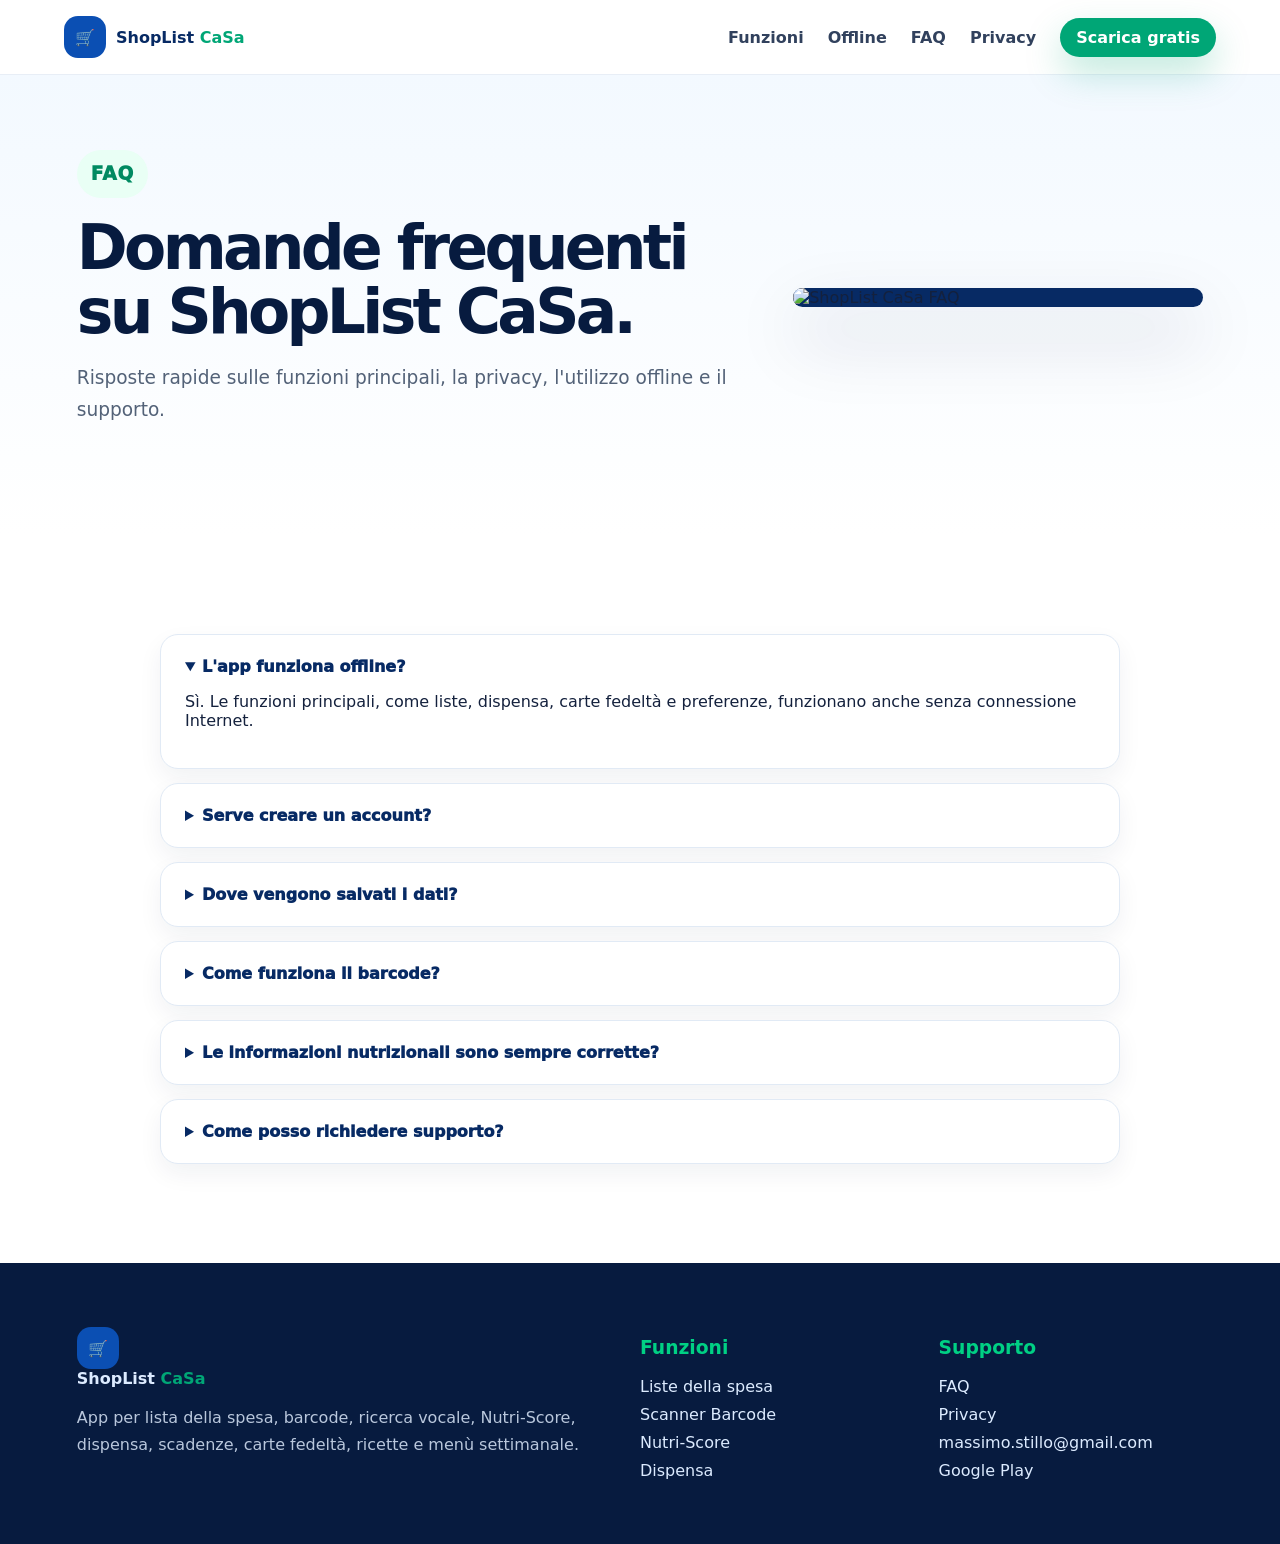
==== faq.html @ 063b5d11 "pagina html github" ====
<!DOCTYPE html>
<html lang="it">
<head>
  <meta charset="UTF-8"><meta name="viewport" content="width=device-width, initial-scale=1.0">
  <title>FAQ - ShopList CaSa</title>
  <meta name="description" content="Domande frequenti su ShopList CaSa, app per lista della spesa, barcode, voce, dispensa, scadenze e privacy.">
  <link rel="stylesheet" href="style.css">
</head>
<body>

<header class="site-header">
  <a class="brand" href="index.html" aria-label="ShopList CaSa home">
    <span class="brand-mark">🛒</span>
    <span>ShopList <strong>CaSa</strong></span>
  </a>
  <button class="menu-toggle" id="menuToggle" aria-label="Apri menu">☰</button>
  <nav class="nav" id="nav">
    <a href="index.html#funzioni">Funzioni</a>
    <a href="index.html#offline">Offline</a>
    <a href="faq.html">FAQ</a>
    <a href="privacy.html">Privacy</a>
    <a class="btn small" href="https://play.google.com/store/apps/details?id=io.shoplistcasa.app" target="_blank" rel="noopener">Scarica gratis</a>
  </nav>
</header>

<main>
<section class="page-hero">
  <div class="reveal">
    <p class="eyebrow green">FAQ</p>
    <h1>Domande frequenti su ShopList CaSa.</h1>
    <p>Risposte rapide sulle funzioni principali, la privacy, l'utilizzo offline e il supporto.</p>
  </div>
  <img class="page-shot reveal" src="assets/liste.png" alt="ShopList CaSa FAQ">
</section>
<section class="section">
  <div class="faq-list">
    <details class="reveal" open><summary>L'app funziona offline?</summary><p>Sì. Le funzioni principali, come liste, dispensa, carte fedeltà e preferenze, funzionano anche senza connessione Internet.</p></details>
    <details class="reveal"><summary>Serve creare un account?</summary><p>No. ShopList CaSa non richiede registrazione obbligatoria.</p></details>
    <details class="reveal"><summary>Dove vengono salvati i dati?</summary><p>Liste, preferenze e dati principali vengono salvati localmente sul dispositivo.</p></details>
    <details class="reveal"><summary>Come funziona il barcode?</summary><p>Lo scanner permette di cercare informazioni disponibili sui prodotti alimentari tramite codice a barre.</p></details>
    <details class="reveal"><summary>Le informazioni nutrizionali sono sempre corrette?</summary><p>Possono essere incomplete, imprecise o non aggiornate. Fa sempre fede l'etichetta ufficiale del prodotto.</p></details>
    <details class="reveal"><summary>Come posso richiedere supporto?</summary><p>Puoi scrivere a <a href="mailto:massimo.stillo@gmail.com">massimo.stillo@gmail.com</a>.</p></details>
  </div>
</section>
</main>

<footer class="footer">
  <div>
    <a class="brand footer-brand" href="index.html">
      <span class="brand-mark">🛒</span>
      <span>ShopList <strong>CaSa</strong></span>
    </a>
    <p>App per lista della spesa, barcode, ricerca vocale, Nutri-Score, dispensa, scadenze, carte fedeltà, ricette e menù settimanale.</p>
  </div>
  <div>
    <h3>Funzioni</h3>
    <a href="funzioni/liste-spesa.html">Liste della spesa</a>
    <a href="funzioni/barcode.html">Scanner Barcode</a>
    <a href="funzioni/nutri-score.html">Nutri-Score</a>
    <a href="funzioni/dispensa.html">Dispensa</a>
  </div>
  <div>
    <h3>Supporto</h3>
    <a href="faq.html">FAQ</a>
    <a href="privacy.html">Privacy</a>
    <a href="mailto:massimo.stillo@gmail.com">massimo.stillo@gmail.com</a>
    <a href="https://play.google.com/store/apps/details?id=io.shoplistcasa.app" target="_blank" rel="noopener">Google Play</a>
  </div>
</footer>

<script src="script.js"></script>
</body>
</html>
---- style.css ----
*{box-sizing:border-box}html{scroll-behavior:smooth}body{margin:0;font-family:Inter,system-ui,-apple-system,Segoe UI,Arial,sans-serif;color:#14213d;background:#fff}a{text-decoration:none;color:inherit}img{max-width:100%;display:block}.site-header{position:sticky;top:0;z-index:50;display:flex;align-items:center;justify-content:space-between;padding:16px clamp(18px,5vw,70px);background:rgba(255,255,255,.92);backdrop-filter:blur(16px);border-bottom:1px solid #e8eef6}.brand{display:flex;align-items:center;gap:10px;font-weight:900;color:#072a64}.brand-mark{display:grid;place-items:center;width:42px;height:42px;border-radius:14px;background:#0b4fb3;color:#fff}.brand strong{color:#00a676}.nav{display:flex;align-items:center;gap:24px;font-weight:800;color:#31415d}.nav a:hover{color:#00a676}.menu-toggle{display:none;border:0;background:#072a64;color:#fff;border-radius:12px;width:44px;height:44px;font-size:1.5rem}.btn{display:inline-flex;align-items:center;justify-content:center;padding:15px 22px;border-radius:999px;background:#00a676;color:#fff;font-weight:900;box-shadow:0 16px 36px rgba(0,166,118,.25);transition:.2s}.btn:hover{transform:translateY(-2px);box-shadow:0 22px 48px rgba(0,166,118,.32)}.btn.secondary{background:#fff;color:#072a64;border:1px solid #d8e2ef;box-shadow:none}.btn.small{padding:10px 16px}.hero{overflow:hidden;display:grid;grid-template-columns:1.04fr .96fr;gap:48px;align-items:center;padding:80px clamp(20px,6vw,90px) 110px;background:linear-gradient(180deg,#f3f9ff,#fff)}.hero-text{max-width:820px}.eyebrow{display:inline-block;margin:0 0 18px;padding:8px 14px;border-radius:999px;background:#e8f2ff;color:#0b4fb3;text-transform:uppercase;letter-spacing:.05em;font-size:.76rem;font-weight:950}.eyebrow.green{background:#e9fff5;color:#008a61}.hero h1{font-size:clamp(3.1rem,6vw,6.4rem);line-height:.95;letter-spacing:-.075em;margin:0 0 24px;color:#071b3f}.lead{font-size:clamp(1.1rem,2vw,1.35rem);line-height:1.75;color:#536278}.hero-actions{display:flex;gap:14px;flex-wrap:wrap;margin:32px 0}.hero-points{display:flex;gap:10px;flex-wrap:wrap}.hero-points span,.logos span{padding:10px 14px;border-radius:999px;background:#fff;border:1px solid #dce7f4;color:#31415d;font-weight:800}.hero-media{position:relative;min-height:620px}.phone-main,.phone-float{position:absolute;border-radius:30px;box-shadow:0 35px 75px rgba(7,27,63,.25);background:#072a64}.phone-main{width:400px;right:28%;top:0;transform:rotate(-4deg)}.phone-float{width:310px;right:0;top:105px;transform:rotate(7deg)}.logos{width:min(1120px,calc(100% - 36px));margin:-48px auto 30px;padding:22px;border-radius:24px;background:#fff;box-shadow:0 20px 55px rgba(7,27,63,.1);display:flex;gap:10px;flex-wrap:wrap;justify-content:center;position:relative;z-index:4}.section{padding:85px clamp(20px,6vw,90px)}.section-title{text-align:center;max-width:860px;margin:0 auto 48px}.section-title h2,.split h2,.cta h2,.page-hero h1{font-size:clamp(2.2rem,4.8vw,4.8rem);line-height:1.03;letter-spacing:-.06em;margin:0 0 16px;color:#071b3f}.section-title p{color:#536278;line-height:1.7;font-size:1.08rem}.benefit-grid,.feature-grid{display:grid;grid-template-columns:repeat(3,1fr);gap:22px;max-width:1180px;margin:auto}.benefit,.feature-card{border:1px solid #e1eaf5;border-radius:26px;background:#fff;padding:28px;box-shadow:0 14px 36px rgba(7,27,63,.07);transition:.2s}.feature-card{min-height:230px}.feature-card:hover,.benefit:hover{transform:translateY(-6px);box-shadow:0 24px 55px rgba(7,27,63,.12)}.feature-card span{font-size:2.2rem}.feature-card h3,.benefit h3{color:#072a64;margin-bottom:10px}.feature-card p,.benefit p{color:#536278;line-height:1.65}.split{display:grid;grid-template-columns:1fr 1fr;gap:34px;align-items:center;margin:20px clamp(20px,6vw,90px);padding:60px;border-radius:34px;background:linear-gradient(135deg,#072a64,#0b4fb3);color:#fff}.split h2{color:#fff}.split p{color:#dcebff;font-size:1.1rem;line-height:1.75}.text-link{font-weight:950;color:#fff}.split-panel{display:grid;gap:16px}.check{padding:20px;border-radius:18px;background:rgba(255,255,255,.12);border:1px solid rgba(255,255,255,.18);font-weight:900}.screenshots{background:#f6f9fd}.screens-grid{display:grid;grid-template-columns:repeat(4,1fr);gap:22px;max-width:1220px;margin:auto}.screens-grid img{border-radius:26px;box-shadow:0 18px 45px rgba(7,27,63,.14);background:#072a64}.mini-grid{display:grid;grid-template-columns:repeat(3,1fr);gap:16px;max-width:980px;margin:auto}.mini-card{display:flex;gap:12px;align-items:center;padding:18px;border-radius:18px;background:#fff;border:1px solid #e1eaf5;box-shadow:0 10px 25px rgba(7,27,63,.06);font-weight:900;color:#072a64}.cta{margin:40px auto 90px;width:min(1120px,calc(100% - 40px));text-align:center;padding:70px 30px;border-radius:34px;background:radial-gradient(circle at 20% 20%,rgba(0,166,118,.24),transparent 30%),linear-gradient(135deg,#071b3f,#0b4fb3);color:#fff}.cta h2{color:#fff}.cta p{color:#dcebff}.footer{display:grid;grid-template-columns:2fr 1fr 1fr;gap:34px;padding:55px clamp(20px,6vw,90px);background:#071b3f;color:#fff}.footer p{color:#b9c7dc;line-height:1.7}.footer a{display:block;margin:9px 0;color:#dcebff}.footer h3{color:#00d084}.footer-brand{margin-bottom:14px;color:#fff}.page-hero{display:grid;grid-template-columns:1fr 410px;gap:60px;align-items:center;padding:75px clamp(20px,6vw,90px) 90px;background:linear-gradient(180deg,#f3f9ff,#fff)}.page-hero p{color:#536278;line-height:1.75;font-size:1.16rem}.page-shot{border-radius:30px;box-shadow:0 30px 70px rgba(7,27,63,.2);background:#072a64}.content-section{max-width:980px;margin:auto;padding:40px 20px 90px}.content-section h2{font-size:2.4rem;letter-spacing:-.04em;color:#071b3f}.content-section p,.content-section li{color:#536278;line-height:1.8;font-size:1.05rem}.related{background:#f6f9fd}.faq-list{max-width:960px;margin:auto}.faq-list details{padding:22px 24px;margin:14px 0;border-radius:18px;background:#fff;border:1px solid #e1eaf5;box-shadow:0 10px 25px rgba(7,27,63,.06)}.faq-list summary{font-weight:950;cursor:pointer;color:#072a64}.reveal{opacity:0;transform:translateY(24px);transition:.7s}.reveal.visible{opacity:1;transform:none}@media(max-width:1000px){.hero,.page-hero,.split{grid-template-columns:1fr}.hero-media{order:-1;min-height:520px}.benefit-grid,.feature-grid,.mini-grid{grid-template-columns:repeat(2,1fr)}.screens-grid{grid-template-columns:repeat(2,1fr)}.phone-main{left:10%;right:auto}.phone-float{right:10%}.footer{grid-template-columns:1fr 1fr}}@media(max-width:720px){.nav{display:none;position:absolute;top:76px;left:16px;right:16px;flex-direction:column;align-items:stretch;padding:16px;border-radius:20px;background:#fff;box-shadow:0 20px 55px rgba(7,27,63,.16)}.nav.open{display:flex}.menu-toggle{display:block}.hero{padding:55px 20px 85px}.hero h1{font-size:3.25rem}.hero-media{min-height:390px}.phone-main{width:230px;left:0}.phone-float{width:180px;right:0;top:70px}.hero-actions .btn{width:100%}.benefit-grid,.feature-grid,.screens-grid,.mini-grid{grid-template-columns:1fr}.split{margin:20px;padding:34px 24px}.footer{grid-template-columns:1fr}.page-hero h1{font-size:3rem}}
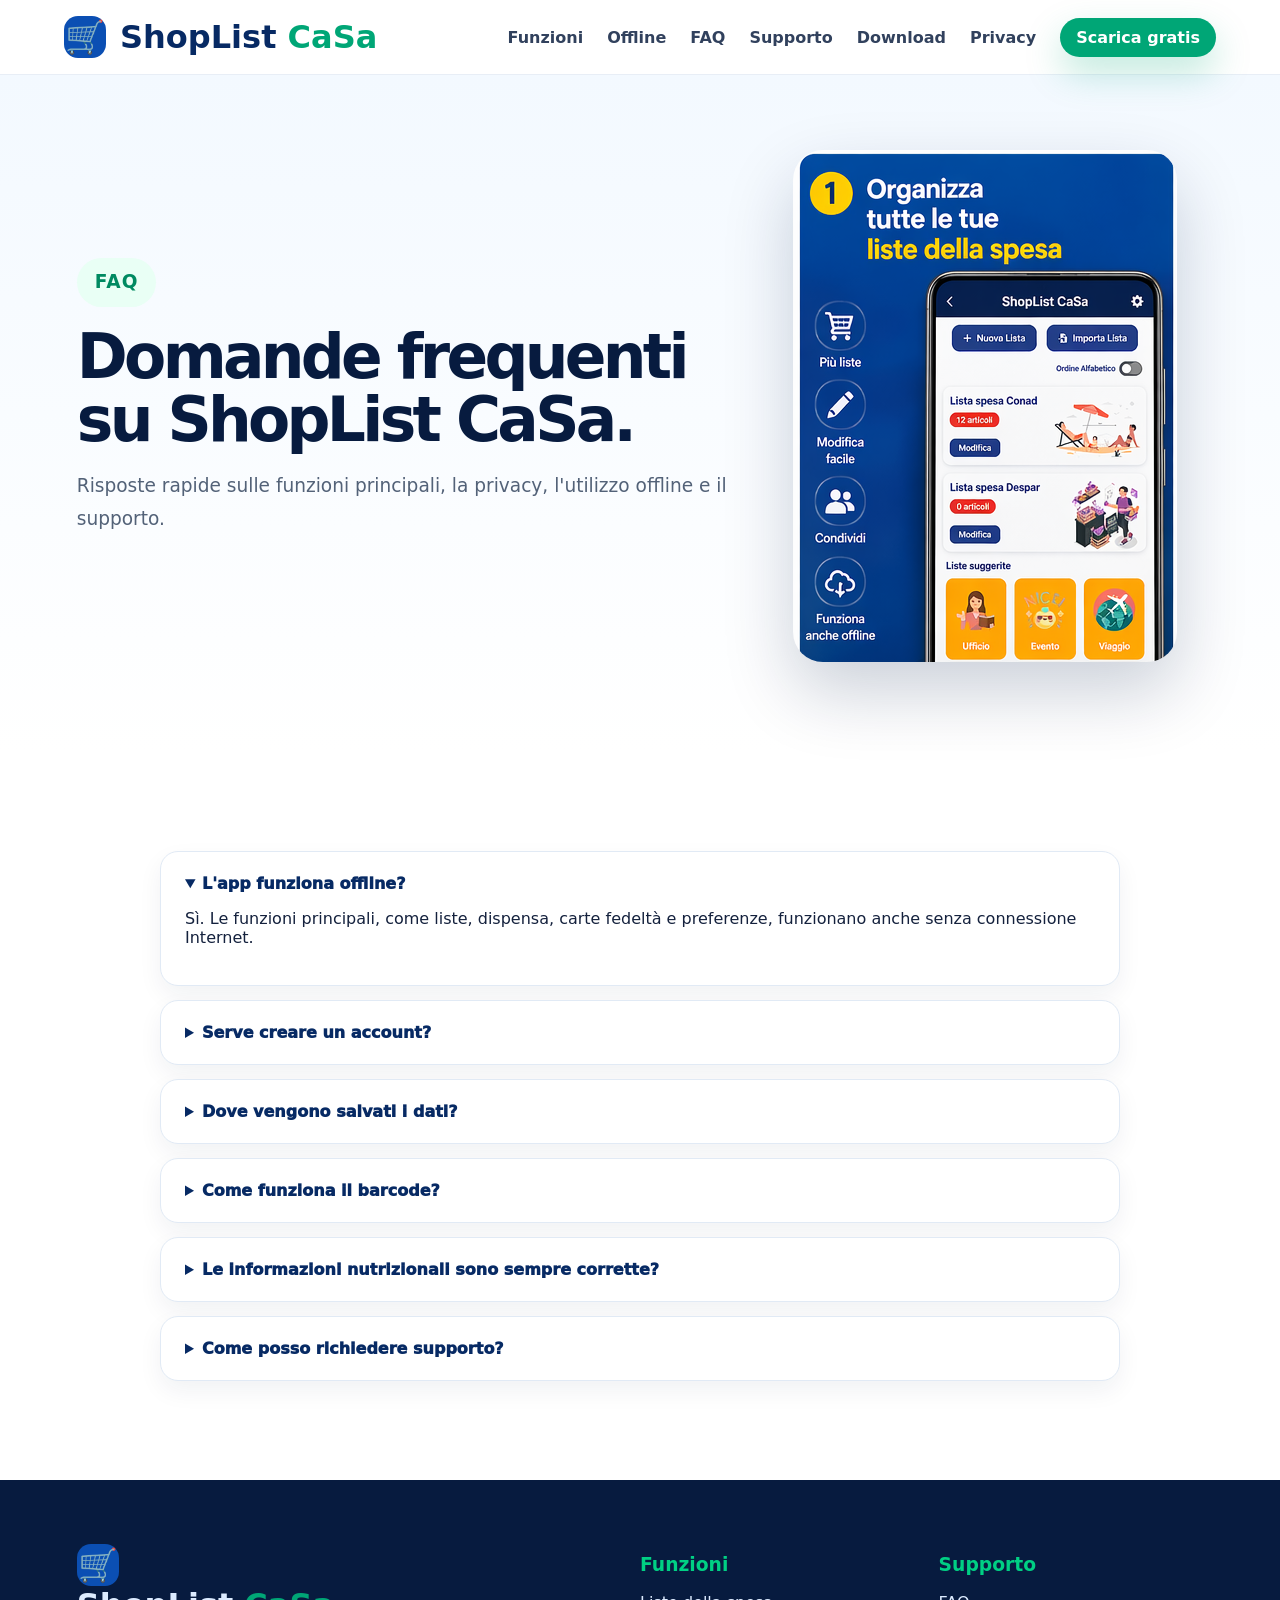
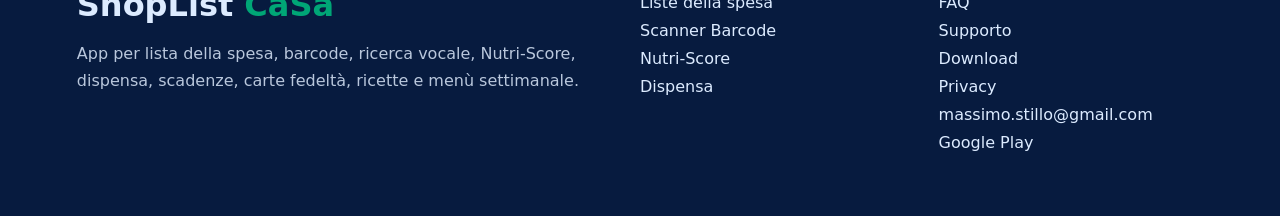
==== commit c8d4f6e5: "update html" ====
--- a/faq.html
+++ b/faq.html
@@ -18,6 +18,8 @@
     <a href="index.html#funzioni">Funzioni</a>
     <a href="index.html#offline">Offline</a>
     <a href="faq.html">FAQ</a>
+    <a href="support.html">Supporto</a>
+    <a href="download.html">Download</a>
     <a href="privacy.html">Privacy</a>
     <a class="btn small" href="https://play.google.com/store/apps/details?id=io.shoplistcasa.app" target="_blank" rel="noopener">Scarica gratis</a>
   </nav>
@@ -62,6 +64,8 @@
   <div>
     <h3>Supporto</h3>
     <a href="faq.html">FAQ</a>
+    <a href="support.html">Supporto</a>
+    <a href="download.html">Download</a>
     <a href="privacy.html">Privacy</a>
     <a href="mailto:massimo.stillo@gmail.com">massimo.stillo@gmail.com</a>
     <a href="https://play.google.com/store/apps/details?id=io.shoplistcasa.app" target="_blank" rel="noopener">Google Play</a>
--- a/style.css
+++ b/style.css
@@ -1 +1,43 @@
-*{box-sizing:border-box}html{scroll-behavior:smooth}body{margin:0;font-family:Inter,system-ui,-apple-system,Segoe UI,Arial,sans-serif;color:#14213d;background:#fff}a{text-decoration:none;color:inherit}img{max-width:100%;display:block}.site-header{position:sticky;top:0;z-index:50;display:flex;align-items:center;justify-content:space-between;padding:16px clamp(18px,5vw,70px);background:rgba(255,255,255,.92);backdrop-filter:blur(16px);border-bottom:1px solid #e8eef6}.brand{display:flex;align-items:center;gap:10px;font-weight:900;color:#072a64}.brand-mark{display:grid;place-items:center;width:42px;height:42px;border-radius:14px;background:#0b4fb3;color:#fff}.brand strong{color:#00a676}.nav{display:flex;align-items:center;gap:24px;font-weight:800;color:#31415d}.nav a:hover{color:#00a676}.menu-toggle{display:none;border:0;background:#072a64;color:#fff;border-radius:12px;width:44px;height:44px;font-size:1.5rem}.btn{display:inline-flex;align-items:center;justify-content:center;padding:15px 22px;border-radius:999px;background:#00a676;color:#fff;font-weight:900;box-shadow:0 16px 36px rgba(0,166,118,.25);transition:.2s}.btn:hover{transform:translateY(-2px);box-shadow:0 22px 48px rgba(0,166,118,.32)}.btn.secondary{background:#fff;color:#072a64;border:1px solid #d8e2ef;box-shadow:none}.btn.small{padding:10px 16px}.hero{overflow:hidden;display:grid;grid-template-columns:1.04fr .96fr;gap:48px;align-items:center;padding:80px clamp(20px,6vw,90px) 110px;background:linear-gradient(180deg,#f3f9ff,#fff)}.hero-text{max-width:820px}.eyebrow{display:inline-block;margin:0 0 18px;padding:8px 14px;border-radius:999px;background:#e8f2ff;color:#0b4fb3;text-transform:uppercase;letter-spacing:.05em;font-size:.76rem;font-weight:950}.eyebrow.green{background:#e9fff5;color:#008a61}.hero h1{font-size:clamp(3.1rem,6vw,6.4rem);line-height:.95;letter-spacing:-.075em;margin:0 0 24px;color:#071b3f}.lead{font-size:clamp(1.1rem,2vw,1.35rem);line-height:1.75;color:#536278}.hero-actions{display:flex;gap:14px;flex-wrap:wrap;margin:32px 0}.hero-points{display:flex;gap:10px;flex-wrap:wrap}.hero-points span,.logos span{padding:10px 14px;border-radius:999px;background:#fff;border:1px solid #dce7f4;color:#31415d;font-weight:800}.hero-media{position:relative;min-height:620px}.phone-main,.phone-float{position:absolute;border-radius:30px;box-shadow:0 35px 75px rgba(7,27,63,.25);background:#072a64}.phone-main{width:400px;right:28%;top:0;transform:rotate(-4deg)}.phone-float{width:310px;right:0;top:105px;transform:rotate(7deg)}.logos{width:min(1120px,calc(100% - 36px));margin:-48px auto 30px;padding:22px;border-radius:24px;background:#fff;box-shadow:0 20px 55px rgba(7,27,63,.1);display:flex;gap:10px;flex-wrap:wrap;justify-content:center;position:relative;z-index:4}.section{padding:85px clamp(20px,6vw,90px)}.section-title{text-align:center;max-width:860px;margin:0 auto 48px}.section-title h2,.split h2,.cta h2,.page-hero h1{font-size:clamp(2.2rem,4.8vw,4.8rem);line-height:1.03;letter-spacing:-.06em;margin:0 0 16px;color:#071b3f}.section-title p{color:#536278;line-height:1.7;font-size:1.08rem}.benefit-grid,.feature-grid{display:grid;grid-template-columns:repeat(3,1fr);gap:22px;max-width:1180px;margin:auto}.benefit,.feature-card{border:1px solid #e1eaf5;border-radius:26px;background:#fff;padding:28px;box-shadow:0 14px 36px rgba(7,27,63,.07);transition:.2s}.feature-card{min-height:230px}.feature-card:hover,.benefit:hover{transform:translateY(-6px);box-shadow:0 24px 55px rgba(7,27,63,.12)}.feature-card span{font-size:2.2rem}.feature-card h3,.benefit h3{color:#072a64;margin-bottom:10px}.feature-card p,.benefit p{color:#536278;line-height:1.65}.split{display:grid;grid-template-columns:1fr 1fr;gap:34px;align-items:center;margin:20px clamp(20px,6vw,90px);padding:60px;border-radius:34px;background:linear-gradient(135deg,#072a64,#0b4fb3);color:#fff}.split h2{color:#fff}.split p{color:#dcebff;font-size:1.1rem;line-height:1.75}.text-link{font-weight:950;color:#fff}.split-panel{display:grid;gap:16px}.check{padding:20px;border-radius:18px;background:rgba(255,255,255,.12);border:1px solid rgba(255,255,255,.18);font-weight:900}.screenshots{background:#f6f9fd}.screens-grid{display:grid;grid-template-columns:repeat(4,1fr);gap:22px;max-width:1220px;margin:auto}.screens-grid img{border-radius:26px;box-shadow:0 18px 45px rgba(7,27,63,.14);background:#072a64}.mini-grid{display:grid;grid-template-columns:repeat(3,1fr);gap:16px;max-width:980px;margin:auto}.mini-card{display:flex;gap:12px;align-items:center;padding:18px;border-radius:18px;background:#fff;border:1px solid #e1eaf5;box-shadow:0 10px 25px rgba(7,27,63,.06);font-weight:900;color:#072a64}.cta{margin:40px auto 90px;width:min(1120px,calc(100% - 40px));text-align:center;padding:70px 30px;border-radius:34px;background:radial-gradient(circle at 20% 20%,rgba(0,166,118,.24),transparent 30%),linear-gradient(135deg,#071b3f,#0b4fb3);color:#fff}.cta h2{color:#fff}.cta p{color:#dcebff}.footer{display:grid;grid-template-columns:2fr 1fr 1fr;gap:34px;padding:55px clamp(20px,6vw,90px);background:#071b3f;color:#fff}.footer p{color:#b9c7dc;line-height:1.7}.footer a{display:block;margin:9px 0;color:#dcebff}.footer h3{color:#00d084}.footer-brand{margin-bottom:14px;color:#fff}.page-hero{display:grid;grid-template-columns:1fr 410px;gap:60px;align-items:center;padding:75px clamp(20px,6vw,90px) 90px;background:linear-gradient(180deg,#f3f9ff,#fff)}.page-hero p{color:#536278;line-height:1.75;font-size:1.16rem}.page-shot{border-radius:30px;box-shadow:0 30px 70px rgba(7,27,63,.2);background:#072a64}.content-section{max-width:980px;margin:auto;padding:40px 20px 90px}.content-section h2{font-size:2.4rem;letter-spacing:-.04em;color:#071b3f}.content-section p,.content-section li{color:#536278;line-height:1.8;font-size:1.05rem}.related{background:#f6f9fd}.faq-list{max-width:960px;margin:auto}.faq-list details{padding:22px 24px;margin:14px 0;border-radius:18px;background:#fff;border:1px solid #e1eaf5;box-shadow:0 10px 25px rgba(7,27,63,.06)}.faq-list summary{font-weight:950;cursor:pointer;color:#072a64}.reveal{opacity:0;transform:translateY(24px);transition:.7s}.reveal.visible{opacity:1;transform:none}@media(max-width:1000px){.hero,.page-hero,.split{grid-template-columns:1fr}.hero-media{order:-1;min-height:520px}.benefit-grid,.feature-grid,.mini-grid{grid-template-columns:repeat(2,1fr)}.screens-grid{grid-template-columns:repeat(2,1fr)}.phone-main{left:10%;right:auto}.phone-float{right:10%}.footer{grid-template-columns:1fr 1fr}}@media(max-width:720px){.nav{display:none;position:absolute;top:76px;left:16px;right:16px;flex-direction:column;align-items:stretch;padding:16px;border-radius:20px;background:#fff;box-shadow:0 20px 55px rgba(7,27,63,.16)}.nav.open{display:flex}.menu-toggle{display:block}.hero{padding:55px 20px 85px}.hero h1{font-size:3.25rem}.hero-media{min-height:390px}.phone-main{width:230px;left:0}.phone-float{width:180px;right:0;top:70px}.hero-actions .btn{width:100%}.benefit-grid,.feature-grid,.screens-grid,.mini-grid{grid-template-columns:1fr}.split{margin:20px;padding:34px 24px}.footer{grid-template-columns:1fr}.page-hero h1{font-size:3rem}}+*{box-sizing:border-box}html{scroll-behavior:smooth}body{margin:0;font-family:Inter,system-ui,-apple-system,Segoe UI,Arial,sans-serif;color:#14213d;background:#fff}a{text-decoration:none;color:inherit}img{max-width:100%;display:block}.site-header{position:sticky;top:0;z-index:50;display:flex;align-items:center;justify-content:space-between;padding:16px clamp(18px,5vw,70px);background:rgba(255,255,255,.92);backdrop-filter:blur(16px);border-bottom:1px solid #e8eef6}.brand{display:flex;align-items:center;gap:10px;font-weight:900;color:#072a64}.brand-mark{display:grid;place-items:center;width:42px;height:42px;border-radius:14px;background:#0b4fb3;color:#fff}.brand strong{color:#00a676}.nav{display:flex;align-items:center;gap:24px;font-weight:800;color:#31415d}.nav a:hover{color:#00a676}.menu-toggle{display:none;border:0;background:#072a64;color:#fff;border-radius:12px;width:44px;height:44px;font-size:1.5rem}.btn{display:inline-flex;align-items:center;justify-content:center;padding:15px 22px;border-radius:999px;background:#00a676;color:#fff;font-weight:900;box-shadow:0 16px 36px rgba(0,166,118,.25);transition:.2s}.btn:hover{transform:translateY(-2px);box-shadow:0 22px 48px rgba(0,166,118,.32)}.btn.secondary{background:#fff;color:#072a64;border:1px solid #d8e2ef;box-shadow:none}.btn.small{padding:10px 16px}.hero{overflow:hidden;display:grid;grid-template-columns:1.04fr .96fr;gap:48px;align-items:center;padding:80px clamp(20px,6vw,90px) 110px;background:linear-gradient(180deg,#f3f9ff,#fff)}.hero-text{max-width:820px}.eyebrow{display:inline-block;margin:0 0 18px;padding:8px 14px;border-radius:999px;background:#e8f2ff;color:#0b4fb3;text-transform:uppercase;letter-spacing:.05em;font-size:.76rem;font-weight:950}.eyebrow.green{background:#e9fff5;color:#008a61}.hero h1{font-size:clamp(3.1rem,6vw,6.4rem);line-height:.95;letter-spacing:-.075em;margin:0 0 24px;color:#071b3f}.lead{font-size:clamp(1.1rem,2vw,1.35rem);line-height:1.75;color:#536278}.hero-actions{display:flex;gap:14px;flex-wrap:wrap;margin:32px 0}.hero-points{display:flex;gap:10px;flex-wrap:wrap}.hero-points span,.logos span{padding:10px 14px;border-radius:999px;background:#fff;border:1px solid #dce7f4;color:#31415d;font-weight:800}.hero-media{position:relative;min-height:620px}.phone-main,.phone-float{position:absolute;border-radius:30px;box-shadow:0 35px 75px rgba(7,27,63,.25);background:#072a64}.phone-main{width:400px;right:28%;top:0;transform:rotate(-4deg)}.phone-float{width:310px;right:0;top:105px;transform:rotate(7deg)}.logos{width:min(1120px,calc(100% - 36px));margin:-48px auto 30px;padding:22px;border-radius:24px;background:#fff;box-shadow:0 20px 55px rgba(7,27,63,.1);display:flex;gap:10px;flex-wrap:wrap;justify-content:center;position:relative;z-index:4}.section{padding:85px clamp(20px,6vw,90px)}.section-title{text-align:center;max-width:860px;margin:0 auto 48px}.section-title h2,.split h2,.cta h2,.page-hero h1{font-size:clamp(2.2rem,4.8vw,4.8rem);line-height:1.03;letter-spacing:-.06em;margin:0 0 16px;color:#071b3f}.section-title p{color:#536278;line-height:1.7;font-size:1.08rem}.benefit-grid,.feature-grid{display:grid;grid-template-columns:repeat(3,1fr);gap:22px;max-width:1180px;margin:auto}.benefit,.feature-card{border:1px solid #e1eaf5;border-radius:26px;background:#fff;padding:28px;box-shadow:0 14px 36px rgba(7,27,63,.07);transition:.2s}.feature-card{min-height:230px}.feature-card:hover,.benefit:hover{transform:translateY(-6px);box-shadow:0 24px 55px rgba(7,27,63,.12)}.feature-card span{font-size:2.2rem}.feature-card h3,.benefit h3{color:#072a64;margin-bottom:10px}.feature-card p,.benefit p{color:#536278;line-height:1.65}.split{display:grid;grid-template-columns:1fr 1fr;gap:34px;align-items:center;margin:20px clamp(20px,6vw,90px);padding:60px;border-radius:34px;background:linear-gradient(135deg,#072a64,#0b4fb3);color:#fff}.split h2{color:#fff}.split p{color:#dcebff;font-size:1.1rem;line-height:1.75}.text-link{font-weight:950;color:#fff}.split-panel{display:grid;gap:16px}.check{padding:20px;border-radius:18px;background:rgba(255,255,255,.12);border:1px solid rgba(255,255,255,.18);font-weight:900}.screenshots{background:#f6f9fd}.screens-grid{display:grid;grid-template-columns:repeat(4,1fr);gap:22px;max-width:1220px;margin:auto}.screens-grid img{border-radius:26px;box-shadow:0 18px 45px rgba(7,27,63,.14);background:#072a64}.mini-grid{display:grid;grid-template-columns:repeat(3,1fr);gap:16px;max-width:980px;margin:auto}.mini-card{display:flex;gap:12px;align-items:center;padding:18px;border-radius:18px;background:#fff;border:1px solid #e1eaf5;box-shadow:0 10px 25px rgba(7,27,63,.06);font-weight:900;color:#072a64}.cta{margin:40px auto 90px;width:min(1120px,calc(100% - 40px));text-align:center;padding:70px 30px;border-radius:34px;background:radial-gradient(circle at 20% 20%,rgba(0,166,118,.24),transparent 30%),linear-gradient(135deg,#071b3f,#0b4fb3);color:#fff}.cta h2{color:#fff}.cta p{color:#dcebff}.footer{display:grid;grid-template-columns:2fr 1fr 1fr;gap:34px;padding:55px clamp(20px,6vw,90px);background:#071b3f;color:#fff}.footer p{color:#b9c7dc;line-height:1.7}.footer a{display:block;margin:9px 0;color:#dcebff}.footer h3{color:#00d084}.footer-brand{margin-bottom:14px;color:#fff}.page-hero{display:grid;grid-template-columns:1fr 410px;gap:60px;align-items:center;padding:75px clamp(20px,6vw,90px) 90px;background:linear-gradient(180deg,#f3f9ff,#fff)}.page-hero p{color:#536278;line-height:1.75;font-size:1.16rem}.page-shot{border-radius:30px;box-shadow:0 30px 70px rgba(7,27,63,.2);background:#072a64}.content-section{max-width:980px;margin:auto;padding:40px 20px 90px}.content-section h2{font-size:2.4rem;letter-spacing:-.04em;color:#071b3f}.content-section p,.content-section li{color:#536278;line-height:1.8;font-size:1.05rem}.related{background:#f6f9fd}.faq-list{max-width:960px;margin:auto}.faq-list details{padding:22px 24px;margin:14px 0;border-radius:18px;background:#fff;border:1px solid #e1eaf5;box-shadow:0 10px 25px rgba(7,27,63,.06)}.faq-list summary{font-weight:950;cursor:pointer;color:#072a64}.reveal{opacity:0;transform:translateY(24px);transition:.7s}.reveal.visible{opacity:1;transform:none}@media(max-width:1000px){.hero,.page-hero,.split{grid-template-columns:1fr}.hero-media{order:-1;min-height:520px}.benefit-grid,.feature-grid,.mini-grid{grid-template-columns:repeat(2,1fr)}.screens-grid{grid-template-columns:repeat(2,1fr)}.phone-main{left:10%;right:auto}.phone-float{right:10%}.footer{grid-template-columns:1fr 1fr}}@media(max-width:720px){.nav{display:none;position:absolute;top:76px;left:16px;right:16px;flex-direction:column;align-items:stretch;padding:16px;border-radius:20px;background:#fff;box-shadow:0 20px 55px rgba(7,27,63,.16)}.nav.open{display:flex}.menu-toggle{display:block}.hero{padding:55px 20px 85px}.hero h1{font-size:3.25rem}.hero-media{min-height:390px}.phone-main{width:230px;left:0}.phone-float{width:180px;right:0;top:70px}.hero-actions .btn{width:100%}.benefit-grid,.feature-grid,.screens-grid,.mini-grid{grid-template-columns:1fr}.split{margin:20px;padding:34px 24px}.footer{grid-template-columns:1fr}.page-hero h1{font-size:3rem}}
+.support-grid,.download-grid{display:grid;grid-template-columns:repeat(3,1fr);gap:22px;max-width:1120px;margin:0 auto}
+.support-card,.download-card{border:1px solid #e1eaf5;border-radius:26px;background:#fff;padding:28px;box-shadow:0 14px 36px rgba(7,27,63,.07)}
+.support-card span,.download-card span{font-size:2rem}
+.support-card h3,.download-card h3{color:#072a64;margin-bottom:10px}
+.support-card p,.download-card p{color:#536278;line-height:1.7}
+@media(max-width:1000px){.support-grid,.download-grid{grid-template-columns:repeat(2,1fr)}}
+@media(max-width:720px){.support-grid,.download-grid{grid-template-columns:1fr}}
+
+.brand img {
+    width: 52px;
+    height: 52px;
+}
+
+.brand {
+    gap: 14px;
+}
+
+.brand span{
+    font-size: 2rem;
+    font-weight: 800;
+}
+
+
+.eyebrow{
+
+    display:inline-flex;
+    align-items:center;
+    gap:8px;
+
+    background:#2F69D9;
+    color:#fff;
+
+    padding:8px 18px;
+
+    border-radius:40px;
+
+    font-size:13px;
+
+    font-weight:700;
+
+    letter-spacing:1px;
+}
